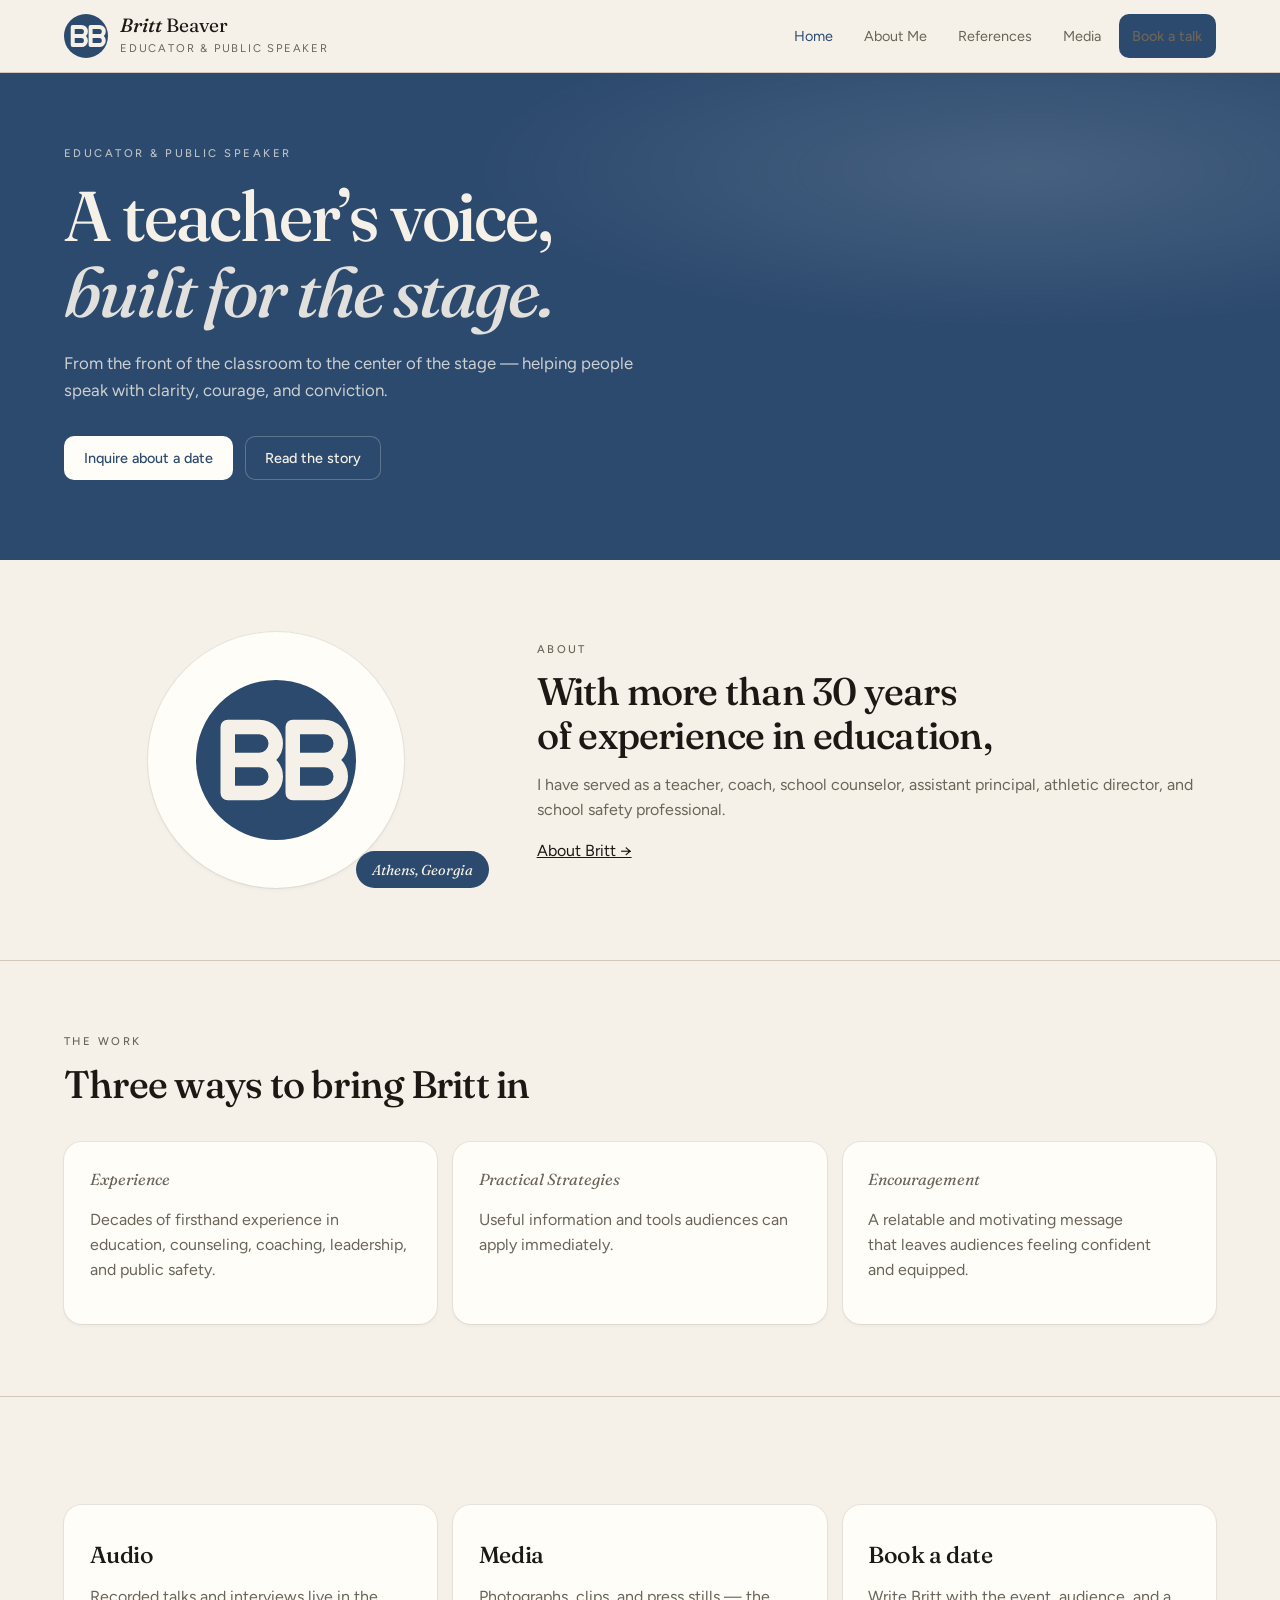
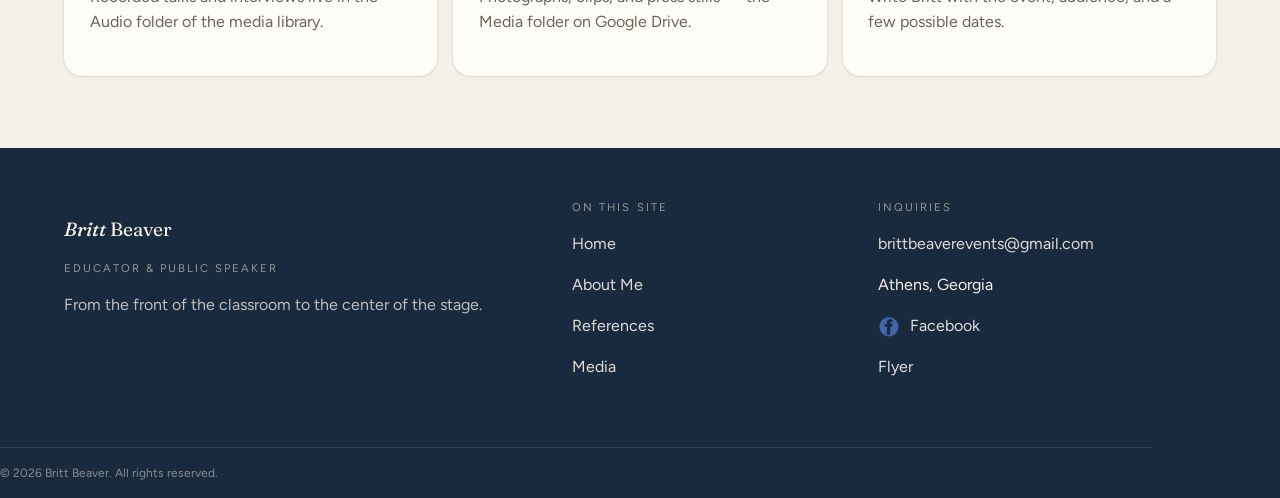
==== index.html @ fc07331d "Refactor card titles with span elements Updated card sections to include span elements for titles an" ====
<!DOCTYPE html>
<html lang="en">
  <head>
    <meta charset="utf-8" />
    <meta name="viewport" content="width=device-width, initial-scale=1" />
    <!-- Replace the name in the title and description -->
    <title>Britt Beaver — Educator & Public Speaker</title>
    <meta
      name="description"
      content="Britt Beaver — educator and public speaker. Keynotes, workshops, and coaching on presence, story, and the craft of being heard."
    />
    <meta name="theme-color" content="#2F4A3C" />
    <link rel="icon" href="favicon.svg" type="image/svg+xml" />
    <link rel="preconnect" href="https://fonts.googleapis.com" />
    <link rel="preconnect" href="https://fonts.gstatic.com" crossorigin />
    <link
      href="https://fonts.googleapis.com/css2?family=Figtree:ital,wght@0,400;0,500;0,600;0,700;1,400&family=Fraunces:ital,opsz,wght@0,9..144,400;0,9..144,500;0,9..144,600;1,9..144,400;1,9..144,500&display=swap"
      rel="stylesheet"
    />
    <link rel="stylesheet" href="css/style.css" />
  </head>
  <body class="page">
    <header class="site-header">
      <div class="wrap header-inner">
        <a class="brand" href="index.html">
          <img class="monogram" src="favicon.svg" alt="" />
          <span>
            <span class="brand-name"><em>Britt</em> Beaver</span>
            <span class="brand-role">Educator & Public Speaker</span>
          </span>
        </a>
        <nav class="nav" aria-label="Primary">
          <a href="index.html" aria-current="page">Home</a>
          <a href="about.html">About Me</a>
          <a href="references.html">References</a>
          <a href="media.html">Media</a>
          <a class="btn" href="mailto:brittbeaverevents@gmail.com?subject=Speaking inquiry">Book a talk</a>
        </nav>
        <button class="menu-toggle" type="button" data-menu-toggle aria-expanded="false" aria-label="Open menu">
          Menu
        </button>
      </div>
      <nav class="mobile-nav wrap" data-mobile-nav aria-label="Mobile">
        <a href="index.html" aria-current="page">Home</a>
        <a href="about.html">About Me</a>
        <a href="references.html">References</a>
        <a href="media.html">Media</a>
        <a class="btn" href="mailto:brittbeaverevents@gmail.com?subject=Speaking inquiry">Book a talk</a>
      </nav>
    </header>

    <main>
      <section class="hero">
        <div class="wrap">
          <p class="kicker">Educator & Public Speaker</p>
          <h1>A teacher’s voice, <em>built for the stage.</em></h1>
          <p class="lede">
            From the front of the classroom to the center of the stage — helping people speak with
            clarity, courage, and conviction.
          </p>
          <div class="hero-actions">
            <a class="btn btn-inverse" href="mailto:brittbeaverevents@gmail.com?subject=Speaking inquiry">Inquire about a date</a>
            <a class="btn btn-ghost" href="about.html">Read the story</a>
          </div>
        </div>
      </section>

      <section class="section">
        <div class="wrap split">
          <div class="portrait">
            <div class="portrait-disc">
              <img src="favicon.svg" width="160" height="160" alt="Britt Beaver monogram" />
            </div>
            <p class="portrait-chip">Athens, Georgia</p>
          </div>
          <div>
            <p class="kicker">About</p>
            <h2>With more than 30 years of experience in education,</h2>
            <p class="muted">
            I have served as a teacher, coach, school counselor, assistant principal, athletic director, and school safety professional. 
            </p>
            <p><a href="about.html">About Britt →</a></p>
          </div>
        </div>
      </section>

      <section class="section">
        <div class="wrap">
          <p class="kicker">The work</p>
          <h2>Three ways to bring Britt in</h2>
          <div class="cards">
            <article class="card">
              <span class="num">Experience</span>
              <!-- comment out line below ->
              <!-- <h3>Experience</h3> -->
              <p class="muted">Decades of firsthand experience in education, counseling, coaching, leadership, and public safety.</p>
            </article>
            <article class="card">
              <span class="num">Practical Strategies</span>
              <!-- comment out line below ->
              <!-- <h3>Practical Strategies</h3> -->
              <p class="muted">Useful information and tools audiences can apply immediately.</p>
            </article>
            <article class="card">
              <span class="num">Encouragement</span>
              <!-- comment out line below ->
              <!-- <h3>Encouragement</h3> -->
              <p class="muted">A relatable and motivating message that leaves audiences feeling confident and equipped.</p>
            </article>
          </div>
        </div>
      </section>

      <section class="section section-plain">
        <div class="wrap cards">
          <a class="card" href="media.html">
            <h3>Audio</h3>
            <p class="muted">Recorded talks and interviews live in the Audio folder of the media library.</p>
          </a>
          <a class="card" href="media.html">
            <h3>Media</h3>
            <p class="muted">Photographs, clips, and press stills — the Media folder on Google Drive.</p>
          </a>
          <a class="card" href="mailto:brittbeaverevents@gmail.com?subject=Speaking inquiry">
            <h3>Book a date</h3>
            <p class="muted">Write Britt with the event, audience, and a few possible dates.</p>
          </a>
        </div>
      </section>
    </main>

    <footer class="site-footer">
      <div class="wrap footer-grid">
        <div>
          <p class="brand-name"><em>Britt</em> Beaver</p>
          <p class="footer-label">Educator & Public Speaker</p>
          <p class="muted" style="color: color-mix(in oklab, var(--accent-fg) 75%, transparent)">
            From the front of the classroom to the center of the stage.
          </p>
        </div>
        <div>
          <p class="footer-label">On this site</p>
          <p><a href="index.html">Home</a></p>
          <p><a href="about.html">About Me</a></p>
          <p><a href="references.html">References</a></p>
          <p><a href="media.html">Media</a></p>
        </div>
        <div>
          <p class="footer-label">Inquiries</p>
          <p><a href="mailto:brittbeaverevents@gmail.com">brittbeaverevents@gmail.com</a></p>
          <p>Athens, Georgia</p>

          <style>
          .fb-link img {
          vertical-align: middle;
          margin-right: 6px;   /* space between icon and text */
          }
          </style>
          <p><a class="fb-link" href="https://www.facebook.com/profile.php?id=61593697610856" target="_blank" rel="noopener noreferrer"> <img src="facebook_icon.png" alt="Facebook" width="22" height="22"> Facebook</a></p>
          <p><a href="flyer.pdf" target="_blank" rel="noopener noreferrer">Flyer</a></p>
        </div>
      </div>
      <p class="wrap footer-copy">© 2026 Britt Beaver. All rights reserved.</p>
    </footer>
    <script src="js/site.js"></script>
  </body>
</html>
---- css/style.css ----
/* Britt Beaver — static speaker theme
   Edit the :root tokens to recolor the whole site. */

:root {
  --linen: #f6f1e8;
  --paper: #fffdf8;
  --ink: #1c1915;
  --muted: #6b6459;
  --accent: #2c4a6e;          /* was #2f4a3c (green) → deep blue */
  --accent-hover: #223a58;    /* was #243c31 → darker blue */
  --accent-fg: #f6f1e8;
  --forest: #1a2a3e;          /* was #1a2e26 → very dark blue (footer) */
  --rule: #d4c9b8;
  --rule-strong: #b9ad9a;
  --font-display: "Fraunces", "Iowan Old Style", Palatino, serif;
  --font-sans: "Figtree", "Segoe UI", system-ui, sans-serif;
  --shadow:
    0 0 0 1px rgba(28, 25, 21, 0.06),
    0 1px 2px -1px rgba(28, 25, 21, 0.06),
    0 2px 4px 0 rgba(28, 25, 21, 0.04);
  --shadow-hover:
    0 0 0 1px rgba(28, 25, 21, 0.1),
    0 8px 24px -12px rgba(28, 25, 21, 0.18);
  --max: 72rem;
}

*,
*::before,
*::after {
  box-sizing: border-box;
}

html {
  -webkit-font-smoothing: antialiased;
  scroll-behavior: smooth;
}

body {
  margin: 0;
  background: var(--linen);
  color: var(--ink);
  font-family: var(--font-sans);
  line-height: 1.55;
}

img {
  max-width: 100%;
}

a {
  color: inherit;
}

h1,
h2,
h3 {
  font-family: var(--font-display);
  font-weight: 500;
  letter-spacing: -0.02em;
  text-wrap: balance;
  line-height: 1.15;
}

p {
  text-wrap: pretty;
}

.wrap {
  width: min(100% - 2.5rem, var(--max));
  margin-inline: auto;
}

.site-header {
  position: sticky;
  top: 0;
  z-index: 40;
  border-bottom: 1px solid var(--rule);
  background: color-mix(in oklab, var(--linen) 90%, transparent);
  backdrop-filter: blur(12px);
}

.header-inner {
  display: flex;
  align-items: center;
  justify-content: space-between;
  gap: 1rem;
  min-height: 4.5rem;
}

.brand {
  display: flex;
  align-items: center;
  gap: 0.75rem;
  text-decoration: none;
  color: var(--ink);
}

.brand-name {
  font-family: var(--font-display);
  font-size: 1.2rem;
  line-height: 1.15;
}

.brand-name em {
  font-style: italic;
  font-weight: 500;
}

.brand-role {
  display: none;
  margin: 0;
  font-size: 0.7rem;
  letter-spacing: 0.16em;
  text-transform: uppercase;
  color: var(--muted);
}

.nav {
  display: none;
  align-items: center;
  gap: 0.25rem;
}

.nav a {
  text-decoration: none;
  padding: 0.5rem 0.85rem;
  font-size: 0.9rem;
  color: var(--muted);
}

.nav a:hover,
.nav a[aria-current="page"] {
  color: var(--accent);
}

.menu-toggle {
  display: inline-flex;
  align-items: center;
  justify-content: center;
  width: 44px;
  height: 44px;
  border: 0;
  background: transparent;
  color: var(--ink);
  cursor: pointer;
}

.mobile-nav {
  display: none;
  flex-direction: column;
  padding: 0.5rem 0 1rem;
  border-top: 1px solid var(--rule);
}

.mobile-nav.is-open {
  display: flex;
}

.mobile-nav a {
  display: flex;
  align-items: center;
  min-height: 44px;
  text-decoration: none;
  border-bottom: 1px solid color-mix(in oklab, var(--rule) 70%, transparent);
}

.btn {
  display: inline-flex;
  align-items: center;
  justify-content: center;
  gap: 0.5rem;
  min-height: 44px;
  padding: 0 1.25rem;
  border: 0;
  border-radius: 10px;
  background: var(--accent);
  color: var(--accent-fg);
  font: 500 0.9rem var(--font-sans);
  text-decoration: none;
  cursor: pointer;
}

.btn:hover {
  background: var(--accent-hover);
}

.btn-inverse {
  background: var(--paper);
  color: var(--accent);
}

.btn-ghost {
  background: transparent;
  color: var(--accent-fg);
  box-shadow: inset 0 0 0 1px color-mix(in oklab, var(--accent-fg) 25%, transparent);
}

.hero {
  position: relative;
  overflow: hidden;
  background: var(--accent);
  color: var(--accent-fg);
  padding: 4.5rem 0 5rem;
}

.hero::before {
  content: "";
  position: absolute;
  inset: 0;
  opacity: 0.12;
  background:
    radial-gradient(ellipse 80% 60% at 80% 20%, #fff 0%, transparent 55%),
    repeating-linear-gradient(-12deg, transparent 0 18px, rgba(255, 255, 255, 0.04) 18px 19px);
}

.hero .wrap {
  position: relative;
}

.kicker {
  margin: 0;
  font-size: 0.7rem;
  font-weight: 500;
  letter-spacing: 0.22em;
  text-transform: uppercase;
  color: var(--muted);
}

.hero .kicker {
  color: color-mix(in oklab, var(--accent-fg) 70%, transparent);
}

.hero h1 {
  max-width: 18ch;
  margin: 1rem 0 0;
  font-size: clamp(2.55rem, 1.2rem + 4.2vw, 4.4rem);
  line-height: 1.08;
  letter-spacing: -0.03em;
}

.hero h1 em {
  font-style: italic;
  font-weight: 500;
  color: color-mix(in oklab, var(--accent-fg) 90%, transparent);
}

.lede {
  max-width: 38rem;
  margin: 1.25rem 0 0;
  font-size: 1.05rem;
  line-height: 1.6;
  color: color-mix(in oklab, var(--accent-fg) 80%, transparent);
}

.hero-actions {
  display: flex;
  flex-wrap: wrap;
  gap: 0.75rem;
  margin-top: 2rem;
}

.section {
  padding: 4.5rem 0;
  border-bottom: 1px solid var(--rule);
}

.section-plain {
  border-bottom: 0;
}

.split {
  display: grid;
  gap: 3rem;
  align-items: center;
}

.portrait {
  position: relative;
  display: grid;
  place-items: center;
}

.portrait-disc {
  display: grid;
  place-items: center;
  width: 16rem;
  height: 16rem;
  border-radius: 999px;
  background: var(--paper);
  box-shadow: var(--shadow);
}

.portrait-chip {
  position: absolute;
  right: 0;
  bottom: 0;
  margin: 0;
  padding: 0.45rem 1rem;
  border-radius: 999px;
  background: var(--accent);
  color: var(--accent-fg);
  font-family: var(--font-display);
  font-style: italic;
  font-size: 0.9rem;
}

.section h2 {
  margin: 0.7rem 0 0;
  font-size: clamp(1.8rem, 1.4rem + 1.4vw, 2.4rem);
}

.muted {
  color: var(--muted);
}

.cards {
  display: grid;
  gap: 1rem;
  margin-top: 2.25rem;
}

.card {
  display: flex;
  flex-direction: column;
  padding: 1.6rem;
  border-radius: 18px;
  background: var(--paper);
  box-shadow: var(--shadow);
  text-decoration: none;
  color: inherit;
}

.card:hover {
  box-shadow: var(--shadow-hover);
}

.card h3 {
  margin: 0.7rem 0 0;
  font-size: 1.45rem;
}

.num {
  font-family: var(--font-display);
  font-style: italic;
  color: var(--muted);
}

.topic-list {
  margin: 2.25rem 0 0;
  padding: 0;
  list-style: none;
  border-top: 1px solid var(--rule);
  border-bottom: 1px solid var(--rule);
}

.topic-list li {
  display: grid;
  gap: 0.5rem;
  padding: 1.6rem 0;
  border-bottom: 1px solid var(--rule);
}

.topic-list li:last-child {
  border-bottom: 0;
}

.quote-band {
  background: var(--paper);
}

blockquote {
  margin: 0;
}

blockquote p {
  font-family: var(--font-display);
  font-style: italic;
  font-size: clamp(1.35rem, 1.1rem + 1vw, 1.85rem);
  line-height: 1.3;
}

cite {
  display: block;
  margin-top: 1.4rem;
  font-style: normal;
  font-size: 0.9rem;
  font-weight: 600;
}

cite span {
  display: block;
  margin-top: 0.2rem;
  font-weight: 400;
  color: var(--muted);
}

.icon-box {
  display: grid;
  place-items: center;
  width: 2.5rem;
  height: 2.5rem;
  border-radius: 10px;
  background: var(--linen);
  color: var(--accent);
}

.page-hero {
  padding: 3.5rem 0 0;
}

.page-hero h1 {
  margin: 0.8rem 0 0;
  font-size: clamp(2.2rem, 1.4rem + 2.5vw, 3.4rem);
  letter-spacing: -0.03em;
}

.about-grid,
.media-grid,
.ref-grid {
  display: grid;
  gap: 1rem;
  margin-top: 2.5rem;
}

.side-card {
  padding: 2rem;
  border-radius: 18px;
  background: var(--paper);
  box-shadow: var(--shadow);
}

.drop-cap::first-letter {
  float: left;
  margin-right: 0.7rem;
  font-family: var(--font-display);
  font-size: 3.6rem;
  line-height: 0.8;
  color: var(--accent);
}

.prose p {
  max-width: 42rem;
  line-height: 1.7;
}

.rule-double {
  max-width: 42rem;
  height: 5px;
  margin: 2.5rem 0;
  border-top: 1px solid var(--rule-strong);
  border-bottom: 1px solid var(--rule-strong);
}

.featured-quote {
  margin-top: 2.5rem;
  padding: 2.4rem 1.6rem;
  border-radius: 18px;
  background: var(--accent);
  color: var(--accent-fg);
}

.featured-quote cite span {
  color: color-mix(in oklab, var(--accent-fg) 70%, transparent);
}

.cta-band {
  display: flex;
  flex-direction: column;
  gap: 1.4rem;
  margin-top: 1.5rem;
  padding: 2.2rem 1.6rem;
  border-radius: 18px;
  background: var(--accent);
  color: var(--accent-fg);
}

.steps {
  display: grid;
  gap: 1.6rem;
  margin: 2.5rem 0 0;
  padding: 0;
  list-style: none;
}

.site-footer {
  background: var(--forest);
  color: var(--accent-fg);
  margin-top: auto;
}

.footer-grid {
  display: grid;
  gap: 2.2rem;
  padding: 3.2rem 0;
}

.footer-label {
  margin: 0;
  font-size: 0.7rem;
  letter-spacing: 0.18em;
  text-transform: uppercase;
  color: color-mix(in oklab, var(--accent-fg) 55%, transparent);
}

.site-footer a {
  color: color-mix(in oklab, var(--accent-fg) 90%, transparent);
  text-decoration: none;
}

.site-footer a:hover {
  color: var(--accent-fg);
  text-decoration: underline;
}

.footer-copy {
  margin: 0;
  padding: 1rem 0;
  border-top: 1px solid color-mix(in oklab, var(--accent-fg) 10%, transparent);
  font-size: 0.75rem;
  color: color-mix(in oklab, var(--accent-fg) 50%, transparent);
}

.monogram {
  width: 2.75rem;
  height: 2.75rem;
}

.page {
  min-height: 100dvh;
  display: flex;
  flex-direction: column;
}

@media (min-width: 720px) {
  .brand-role {
    display: block;
  }
  .cards {
    grid-template-columns: repeat(3, 1fr);
  }
  .topic-list li {
    grid-template-columns: 4rem 1fr 1.4fr;
    align-items: baseline;
    gap: 1rem;
  }
  .quote-split,
  .split,
  .about-grid {
    grid-template-columns: 1fr 1.6fr;
  }
  .media-grid,
  .ref-grid {
    grid-template-columns: 1fr 1fr;
  }
  .cta-band {
    flex-direction: row;
    align-items: center;
    justify-content: space-between;
    padding: 2.4rem 2.4rem;
  }
  .steps {
    grid-template-columns: repeat(3, 1fr);
  }
  .footer-grid {
    grid-template-columns: 1.4fr 0.8fr 1fr;
  }
}

@media (min-width: 960px) {
  .menu-toggle {
    display: none;
  }
  .nav {
    display: flex;
  }
  .mobile-nav {
    display: none !important;
  }
  .about-grid {
    grid-template-columns: 18rem 1fr;
  }
}

@media (prefers-reduced-motion: reduce) {
  html {
    scroll-behavior: auto;
  }
}
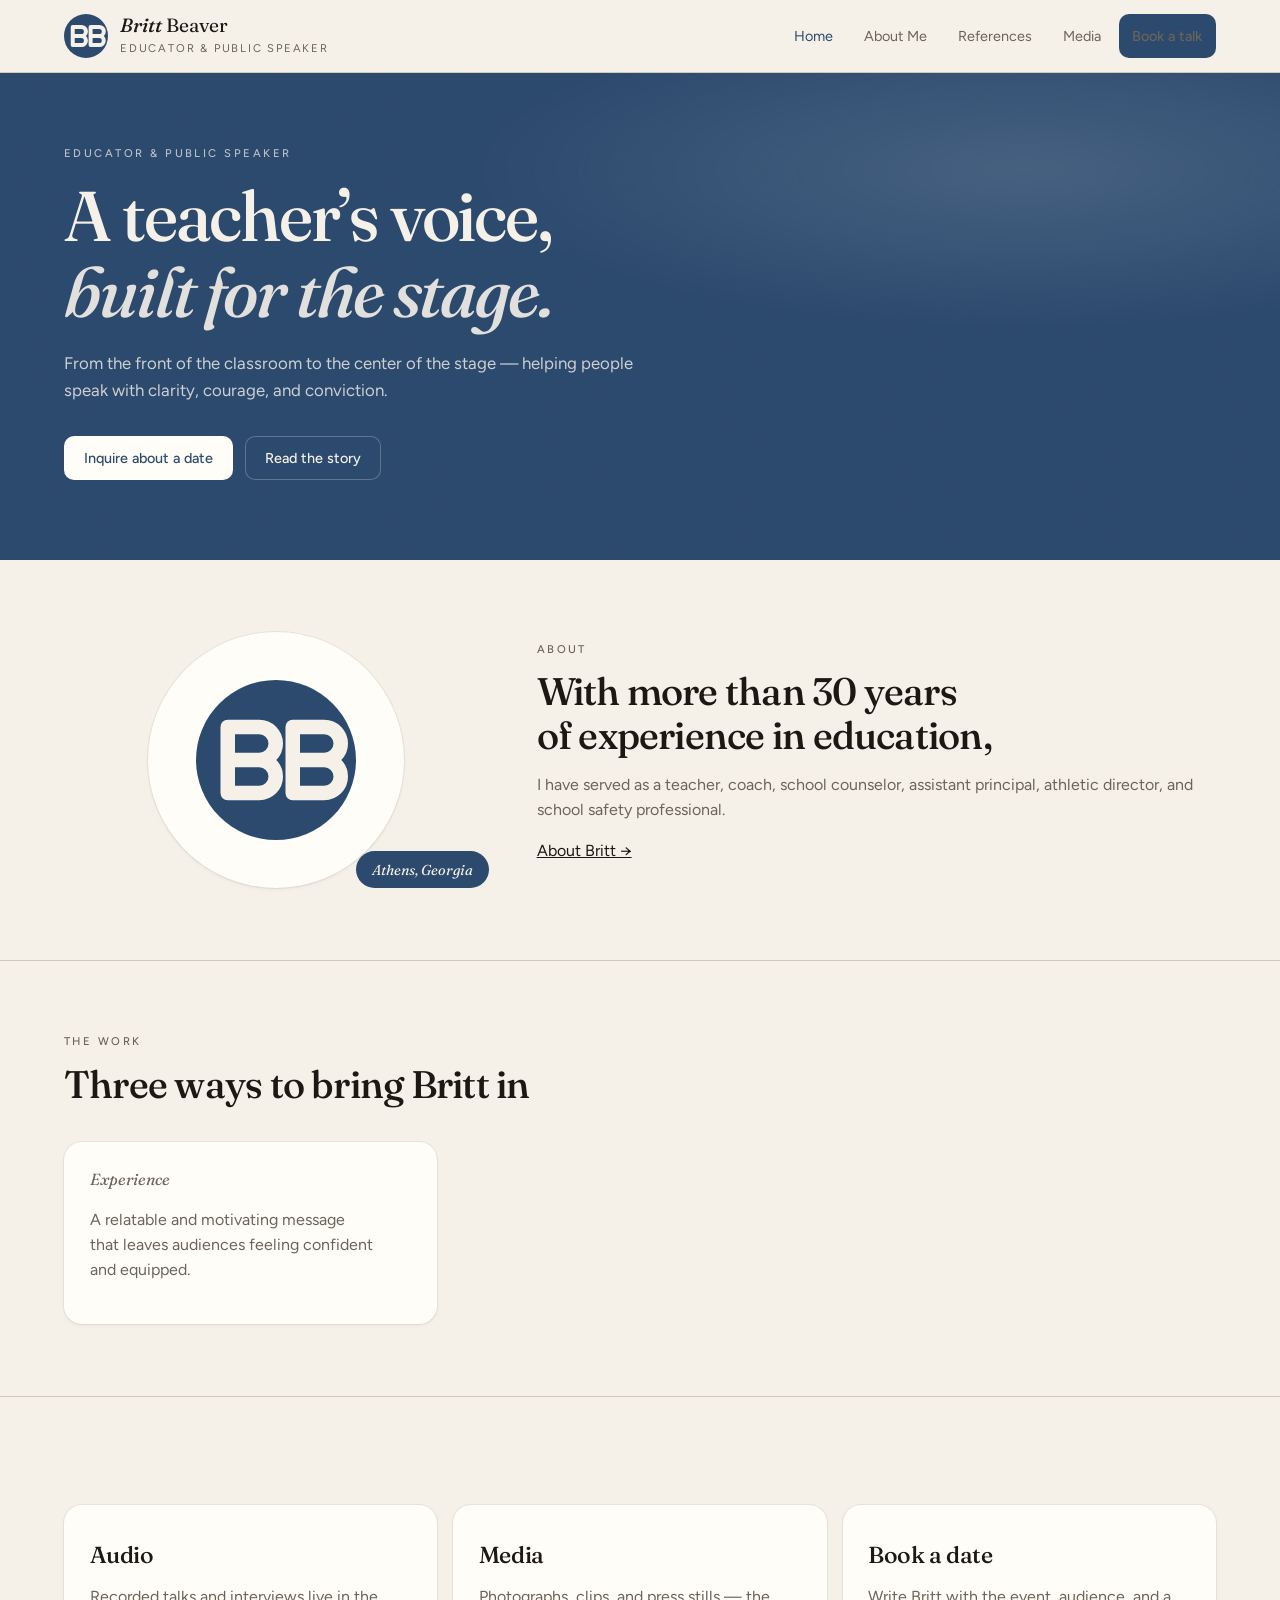
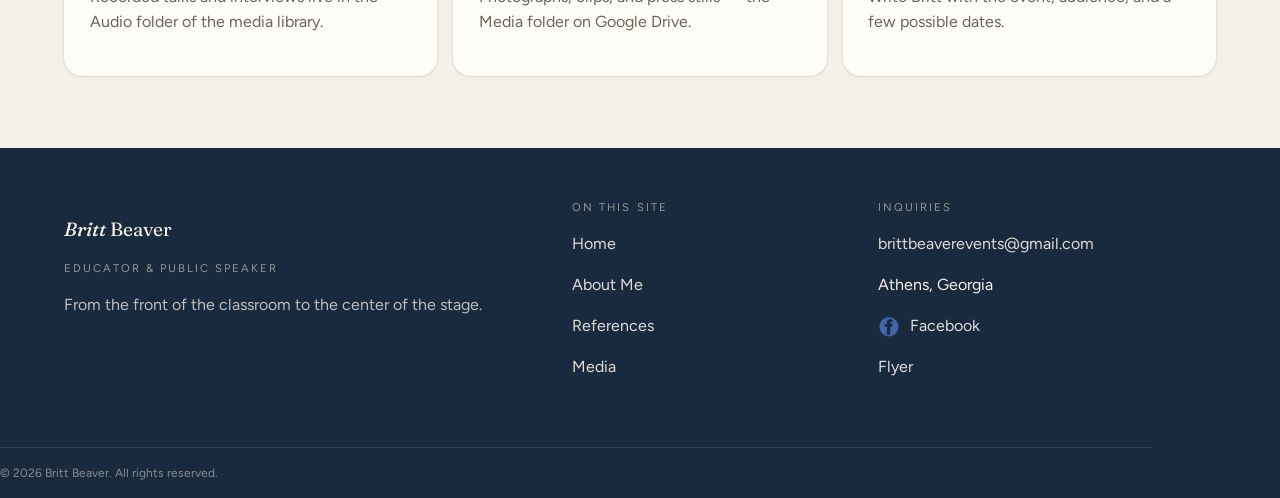
==== commit adef876f: "Comment out Experience and Practical Strategies headings Comment out the Experience and Practical St" ====
--- a/index.html
+++ b/index.html
@@ -91,14 +91,16 @@
           <div class="cards">
             <article class="card">
               <span class="num">Experience</span>
-              <!-- comment out line below ->
-              <!-- <h3>Experience</h3> -->
+              <!--
+              <h3>Experience</h3>
+              ->
               <p class="muted">Decades of firsthand experience in education, counseling, coaching, leadership, and public safety.</p>
             </article>
             <article class="card">
               <span class="num">Practical Strategies</span>
-              <!-- comment out line below ->
-              <!-- <h3>Practical Strategies</h3> -->
+              <!--
+              <h3>Practical Strategies</h3>
+              ->
               <p class="muted">Useful information and tools audiences can apply immediately.</p>
             </article>
             <article class="card">
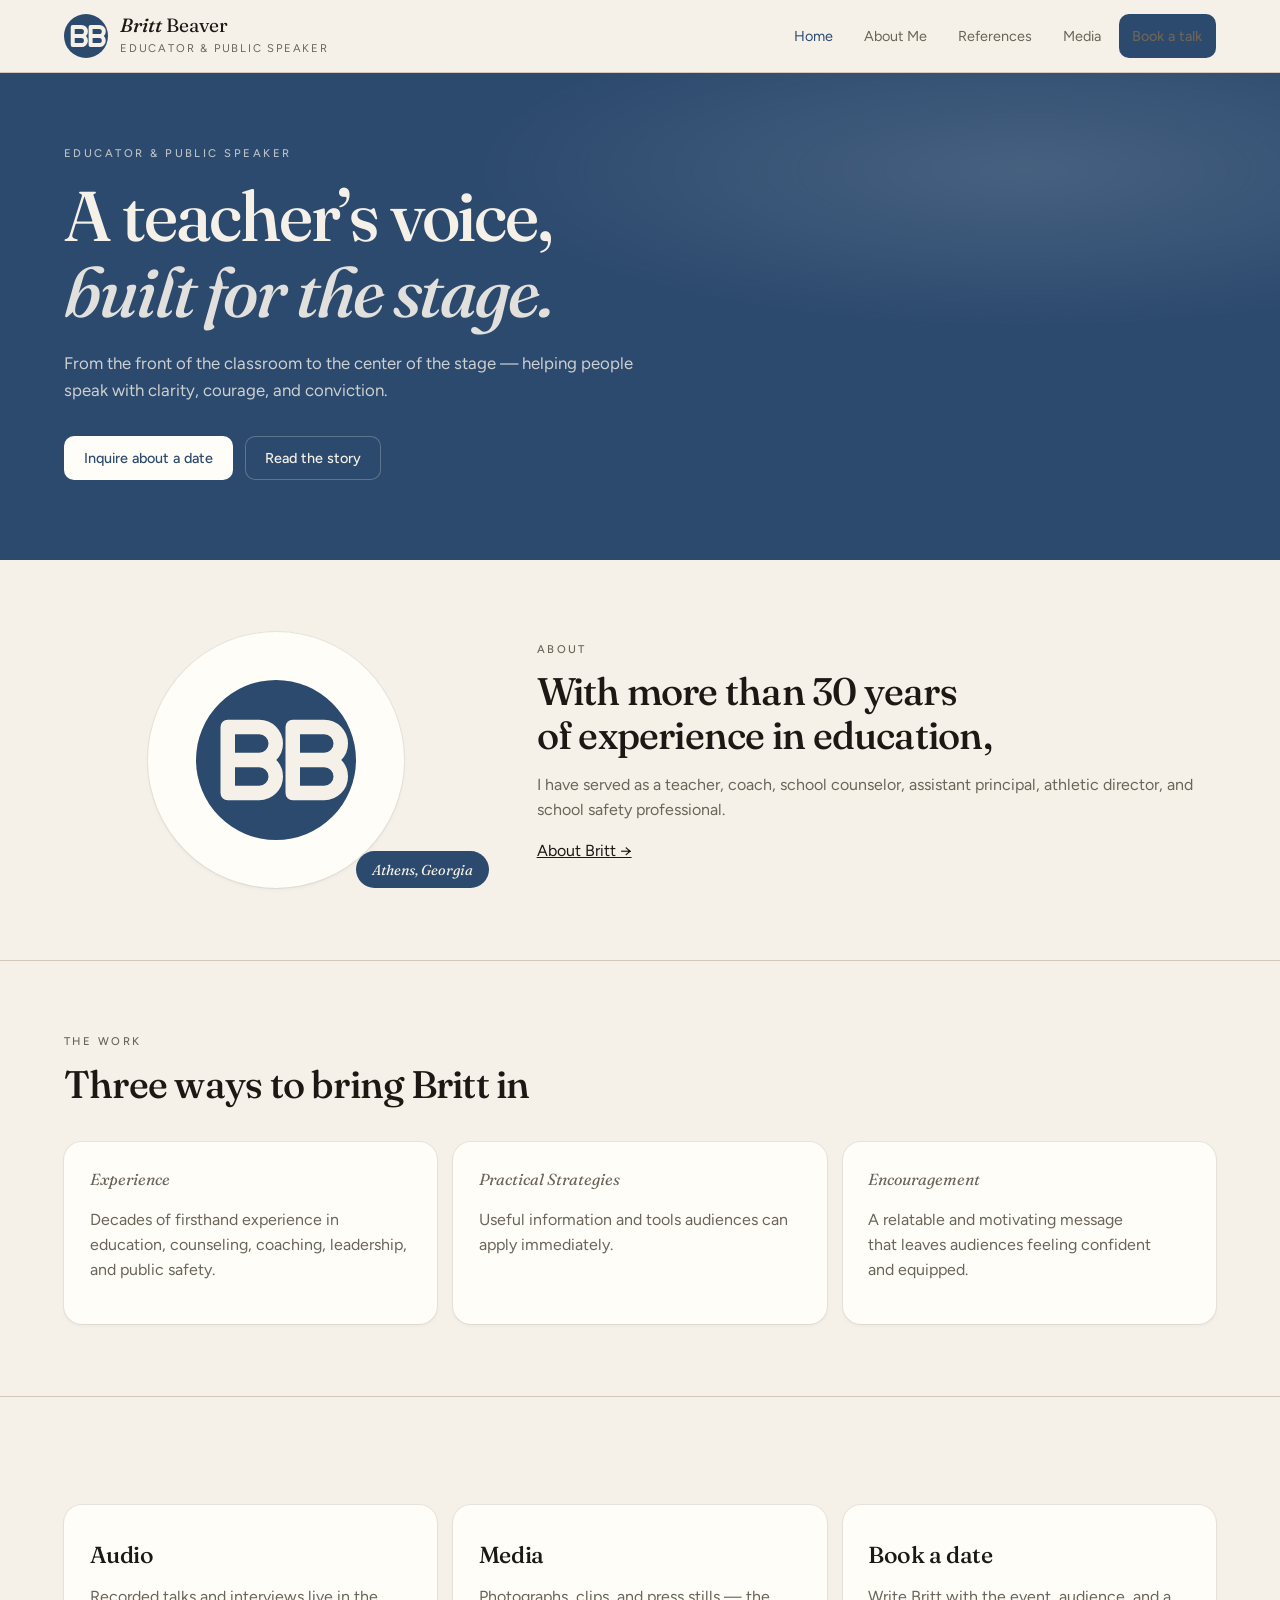
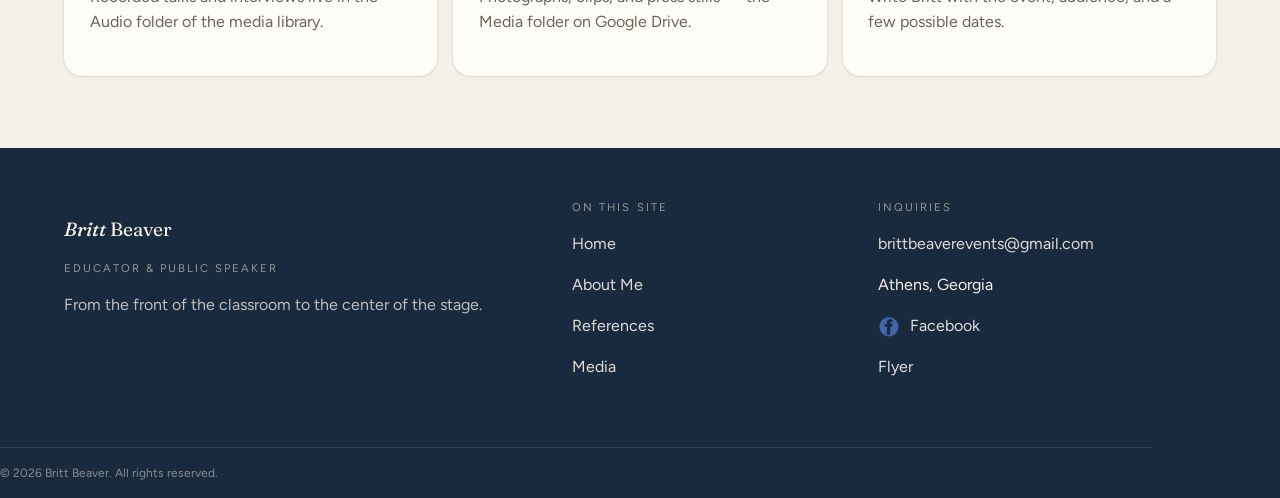
==== commit c432ed1d: "Comment out h3 elements in index.html Commented out the h3 elements for Experience, Practical Strate" ====
--- a/index.html
+++ b/index.html
@@ -93,20 +93,21 @@
               <span class="num">Experience</span>
               <!--
               <h3>Experience</h3>
-              ->
+              -->
               <p class="muted">Decades of firsthand experience in education, counseling, coaching, leadership, and public safety.</p>
             </article>
             <article class="card">
               <span class="num">Practical Strategies</span>
               <!--
               <h3>Practical Strategies</h3>
-              ->
+              -->
               <p class="muted">Useful information and tools audiences can apply immediately.</p>
             </article>
             <article class="card">
               <span class="num">Encouragement</span>
-              <!-- comment out line below ->
-              <!-- <h3>Encouragement</h3> -->
+              <!--
+              <h3>Encouragement</h3>
+              -->
               <p class="muted">A relatable and motivating message that leaves audiences feeling confident and equipped.</p>
             </article>
           </div>
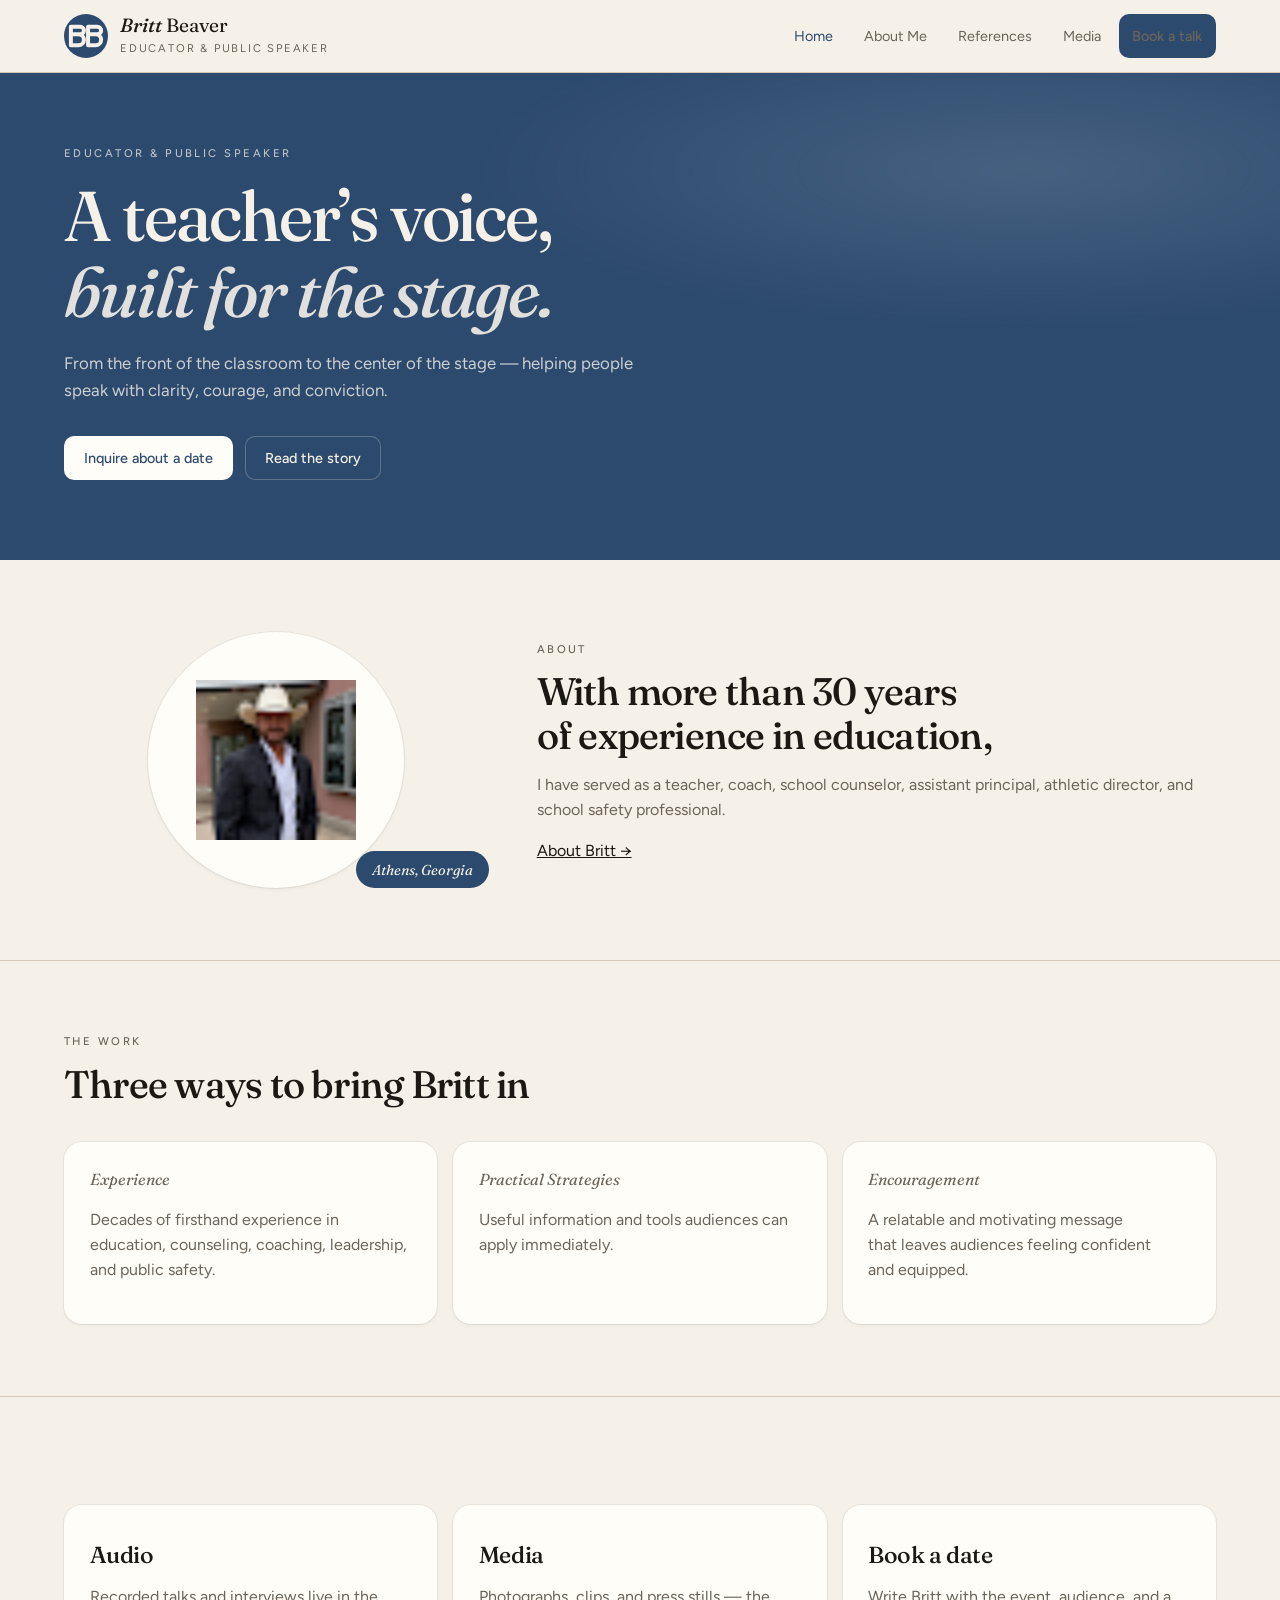
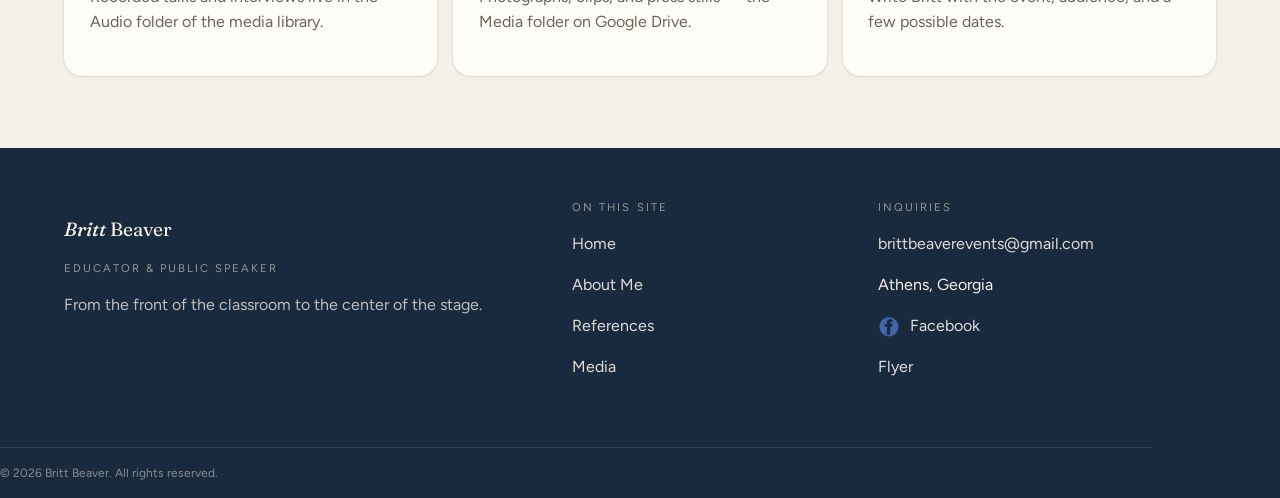
==== commit 63568957: "Replace favicon.svg with britt_hat_favicon.png" ====
--- a/index.html
+++ b/index.html
@@ -69,7 +69,7 @@
         <div class="wrap split">
           <div class="portrait">
             <div class="portrait-disc">
-              <img src="favicon.svg" width="160" height="160" alt="Britt Beaver monogram" />
+              <img src="britt_hat_favicon.png" width="160" height="160" alt="Britt Beaver monogram" />
             </div>
             <p class="portrait-chip">Athens, Georgia</p>
           </div>
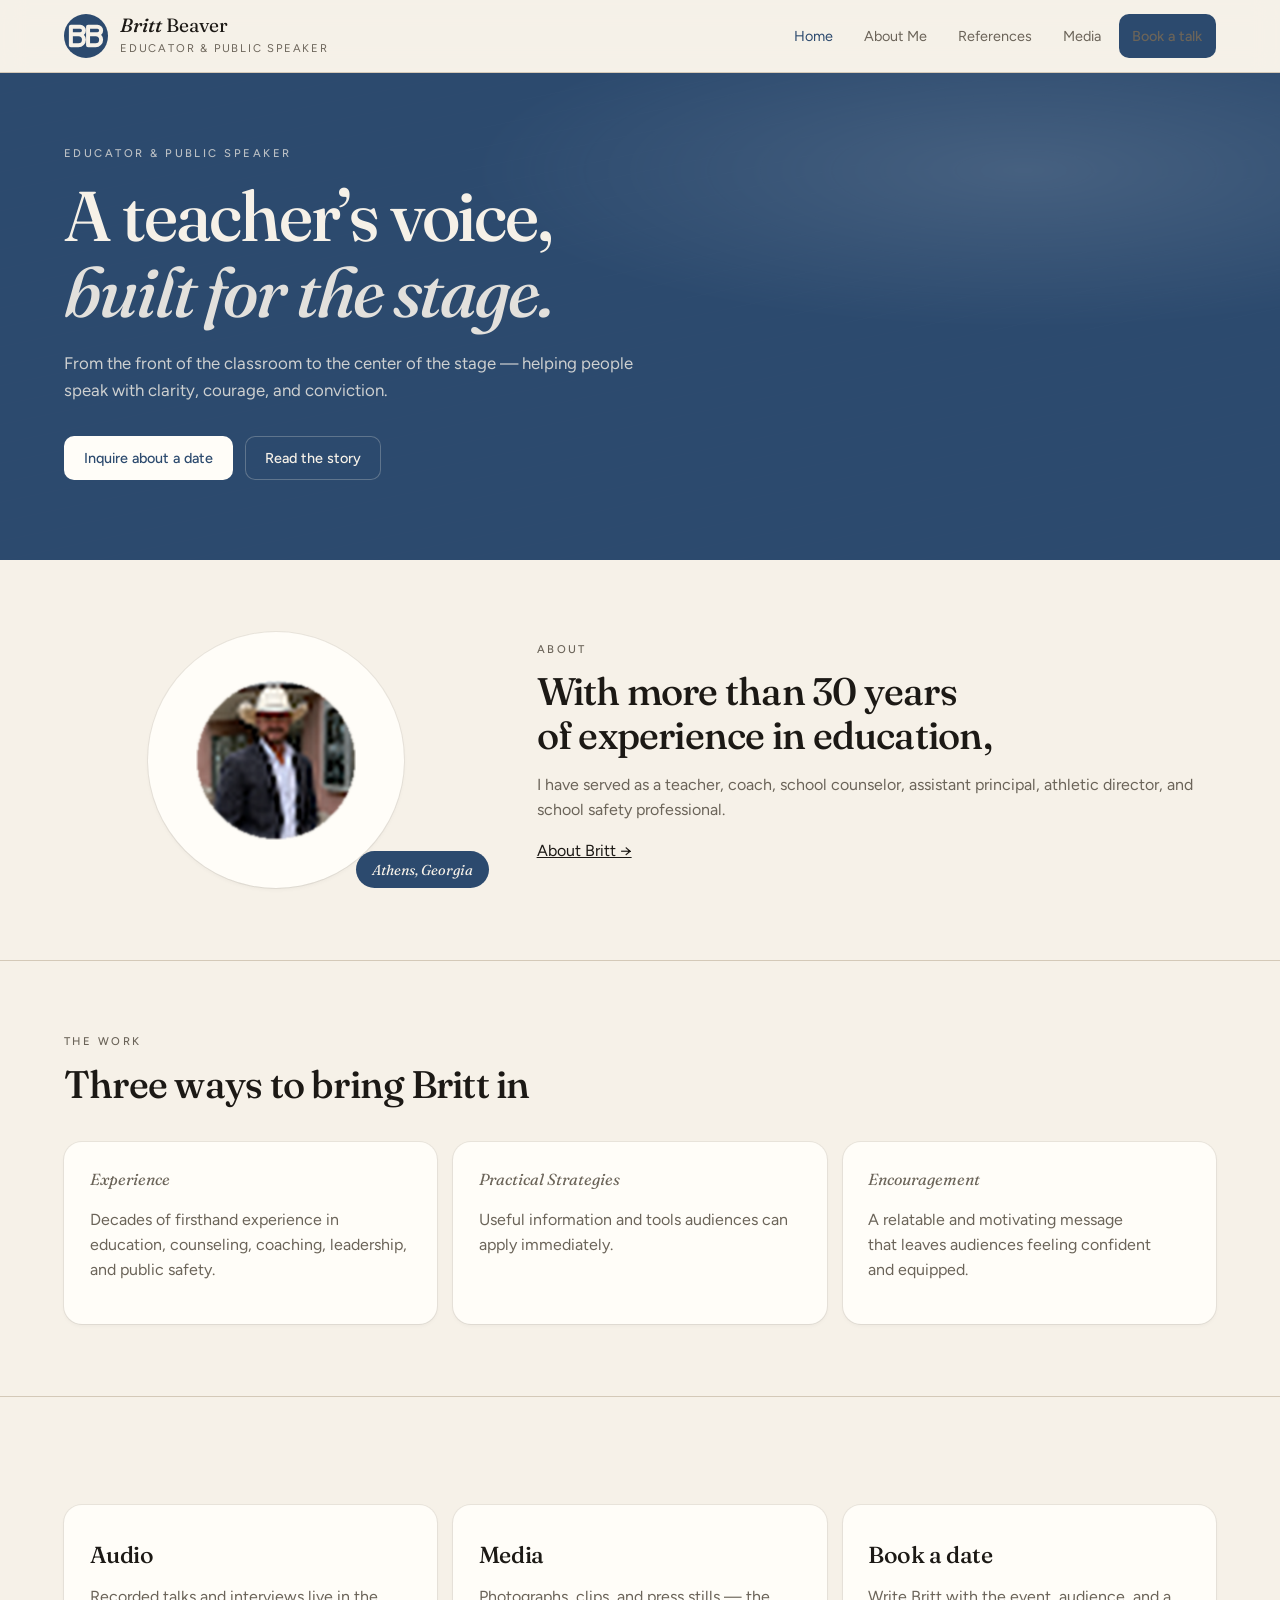
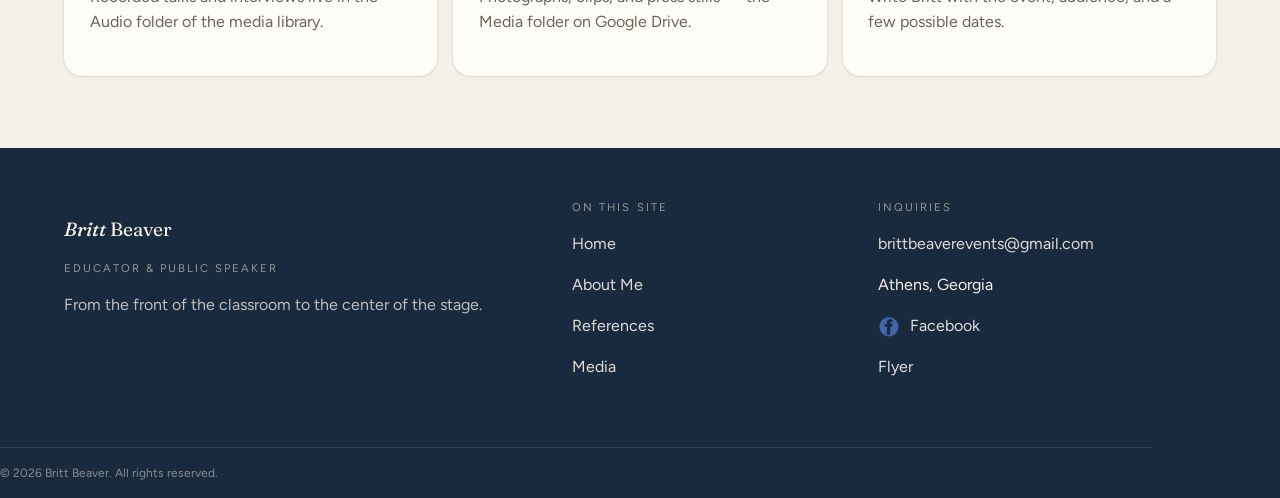
==== commit 4adb8cc9: "Replace favicon image with updated image" ====
--- a/index.html
+++ b/index.html
@@ -69,7 +69,7 @@
         <div class="wrap split">
           <div class="portrait">
             <div class="portrait-disc">
-              <img src="britt_hat_favicon.png" width="160" height="160" alt="Britt Beaver monogram" />
+              <img src="britt_hat.png" width="160" height="160" alt="Britt Beaver monogram" />
             </div>
             <p class="portrait-chip">Athens, Georgia</p>
           </div>
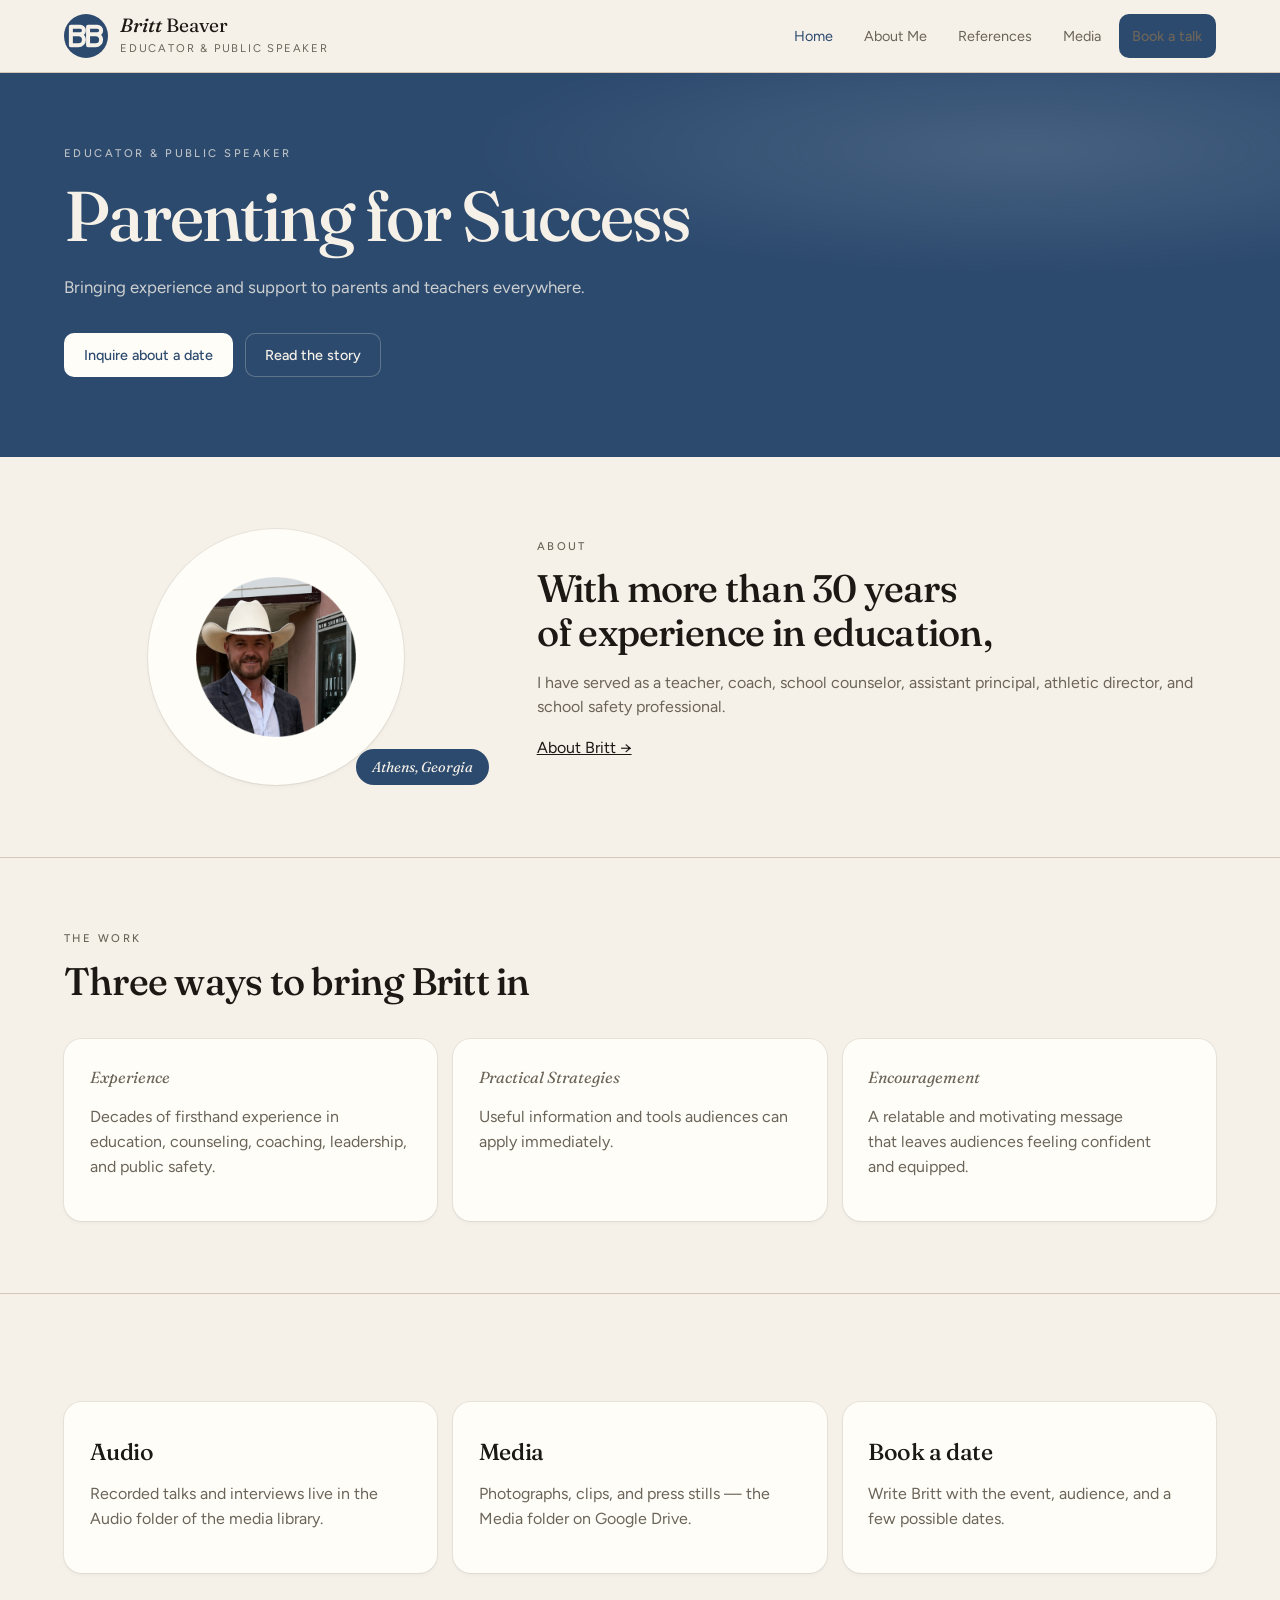
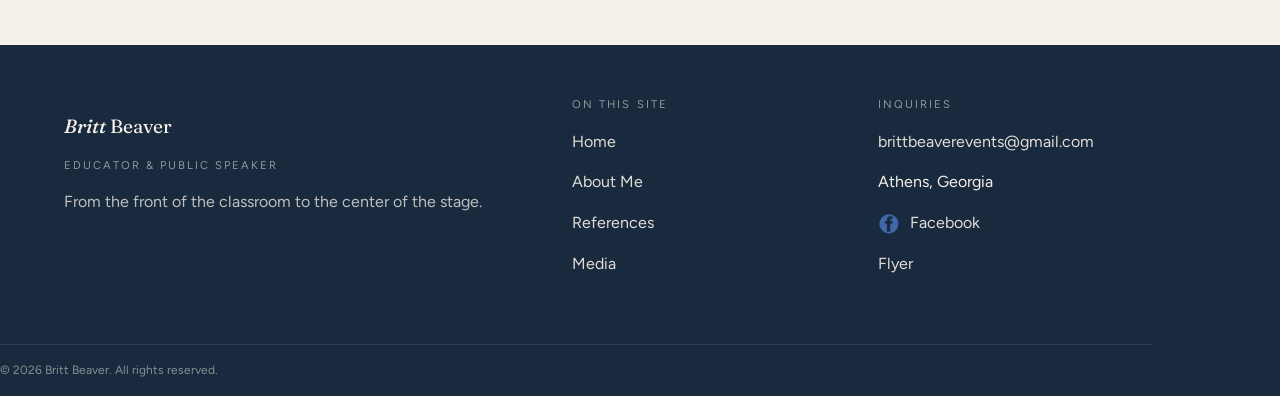
==== commit 62cdbc1a: "Update index.html" ====
--- a/index.html
+++ b/index.html
@@ -53,10 +53,9 @@
       <section class="hero">
         <div class="wrap">
           <p class="kicker">Educator & Public Speaker</p>
-          <h1>A teacher’s voice, <em>built for the stage.</em></h1>
+          <h1>Parenting for Success</h1>
           <p class="lede">
-            From the front of the classroom to the center of the stage — helping people speak with
-            clarity, courage, and conviction.
+            Bringing experience and support to parents and teachers everywhere.
           </p>
           <div class="hero-actions">
             <a class="btn btn-inverse" href="mailto:brittbeaverevents@gmail.com?subject=Speaking inquiry">Inquire about a date</a>
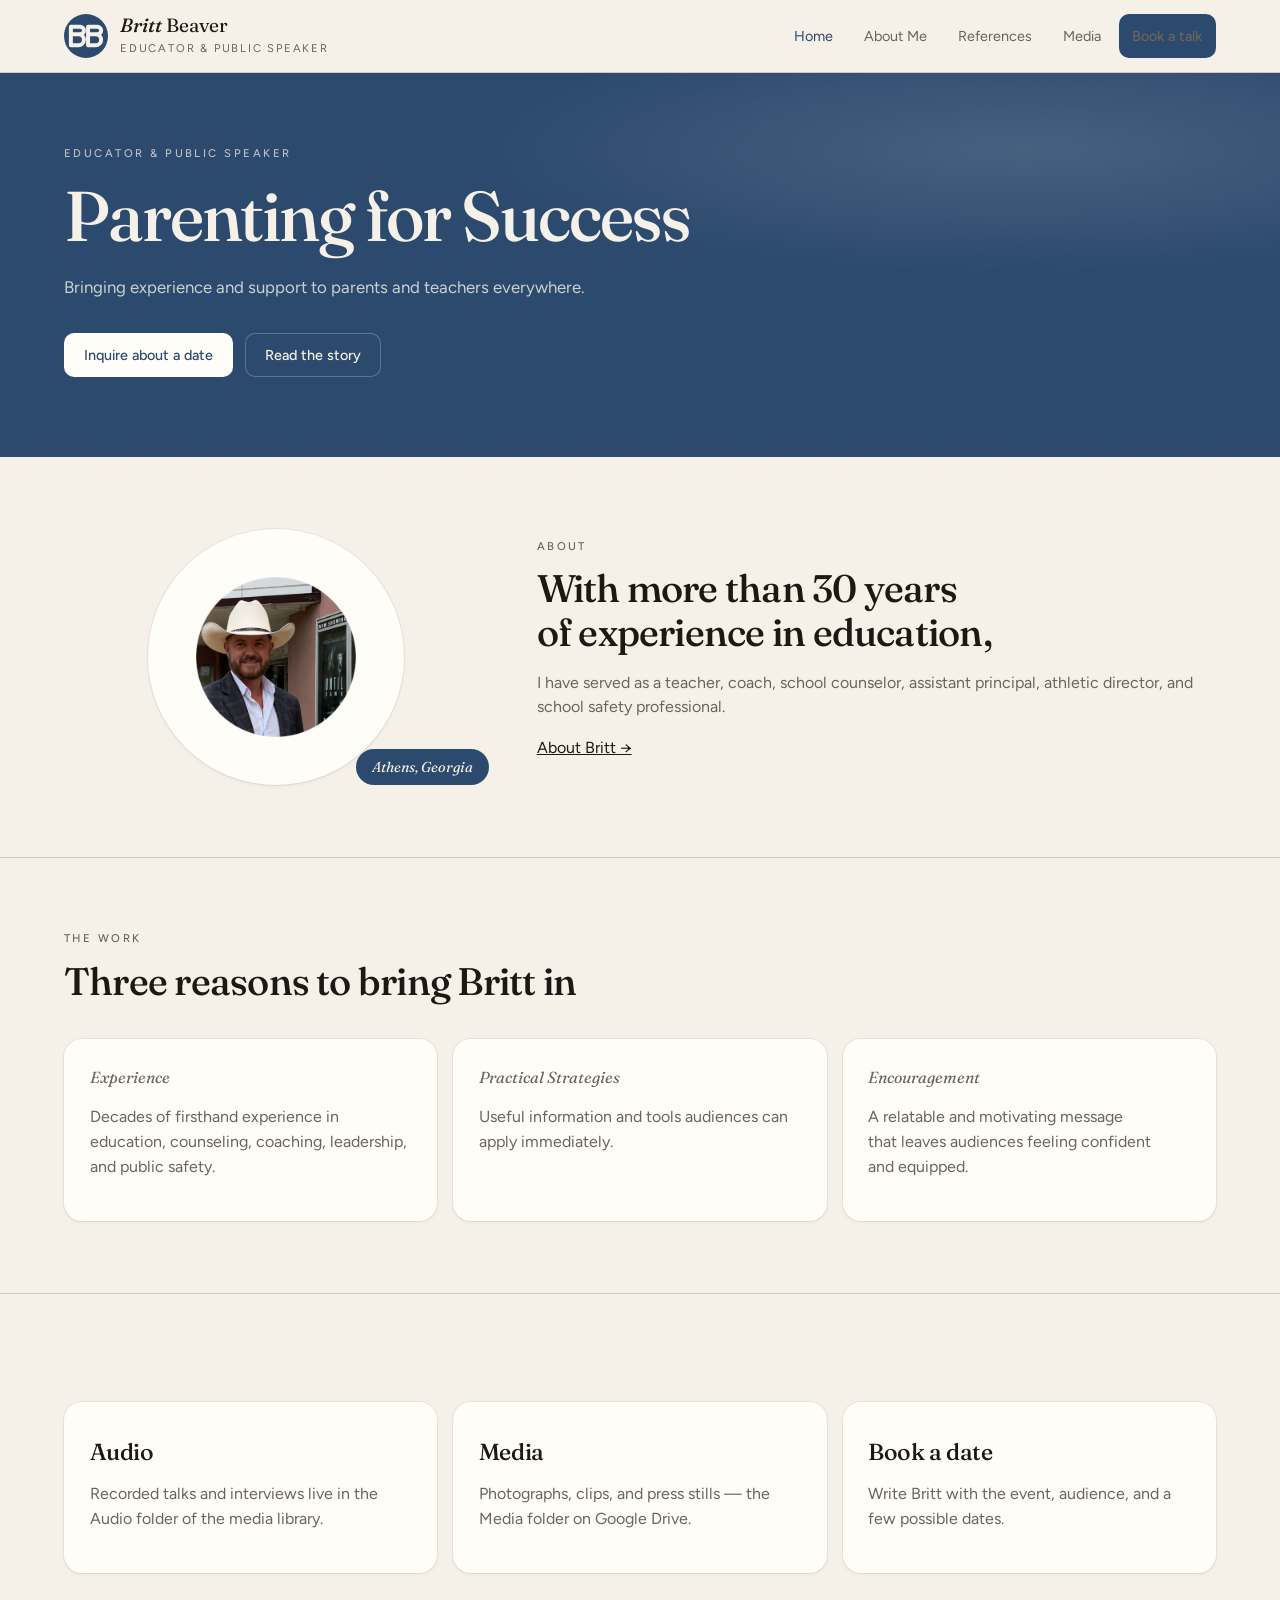
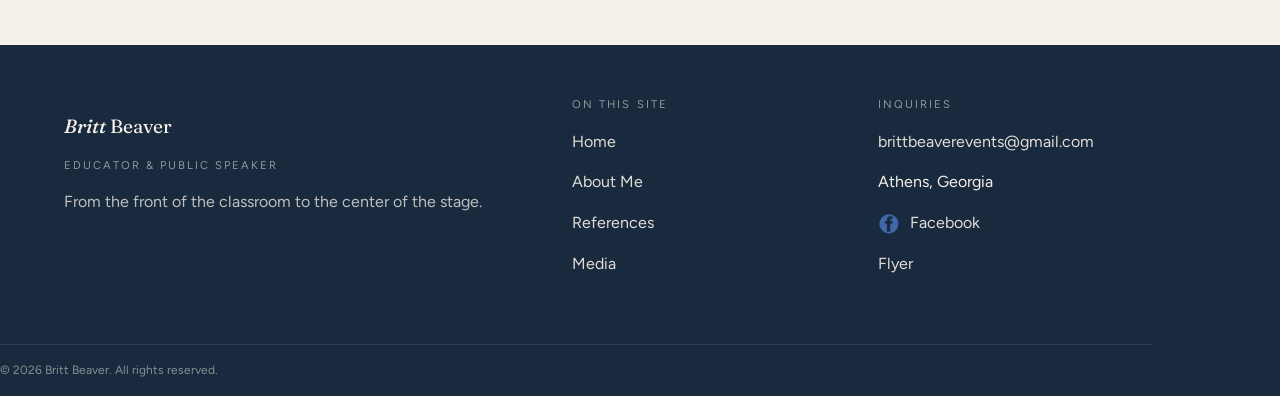
==== commit ba8ecdcc: "Change heading text from 'ways' to 'reasons'" ====
--- a/index.html
+++ b/index.html
@@ -1,6 +1,17 @@
 <!DOCTYPE html>
 <html lang="en">
   <head>
+
+      <!-- Google tag (gtag.js) -->
+      <script async src="https://www.googletagmanager.com/gtag/js?id=G-CCCWMDGT3P"></script>
+      <script>
+        window.dataLayer = window.dataLayer || [];
+        function gtag(){dataLayer.push(arguments);}
+        gtag('js', new Date());
+
+        gtag('config', 'G-CCCWMDGT3P');
+      </script>
+    
     <meta charset="utf-8" />
     <meta name="viewport" content="width=device-width, initial-scale=1" />
     <!-- Replace the name in the title and description -->
@@ -86,7 +97,7 @@
       <section class="section">
         <div class="wrap">
           <p class="kicker">The work</p>
-          <h2>Three ways to bring Britt in</h2>
+          <h2>Three reasons to bring Britt in</h2>
           <div class="cards">
             <article class="card">
               <span class="num">Experience</span>
